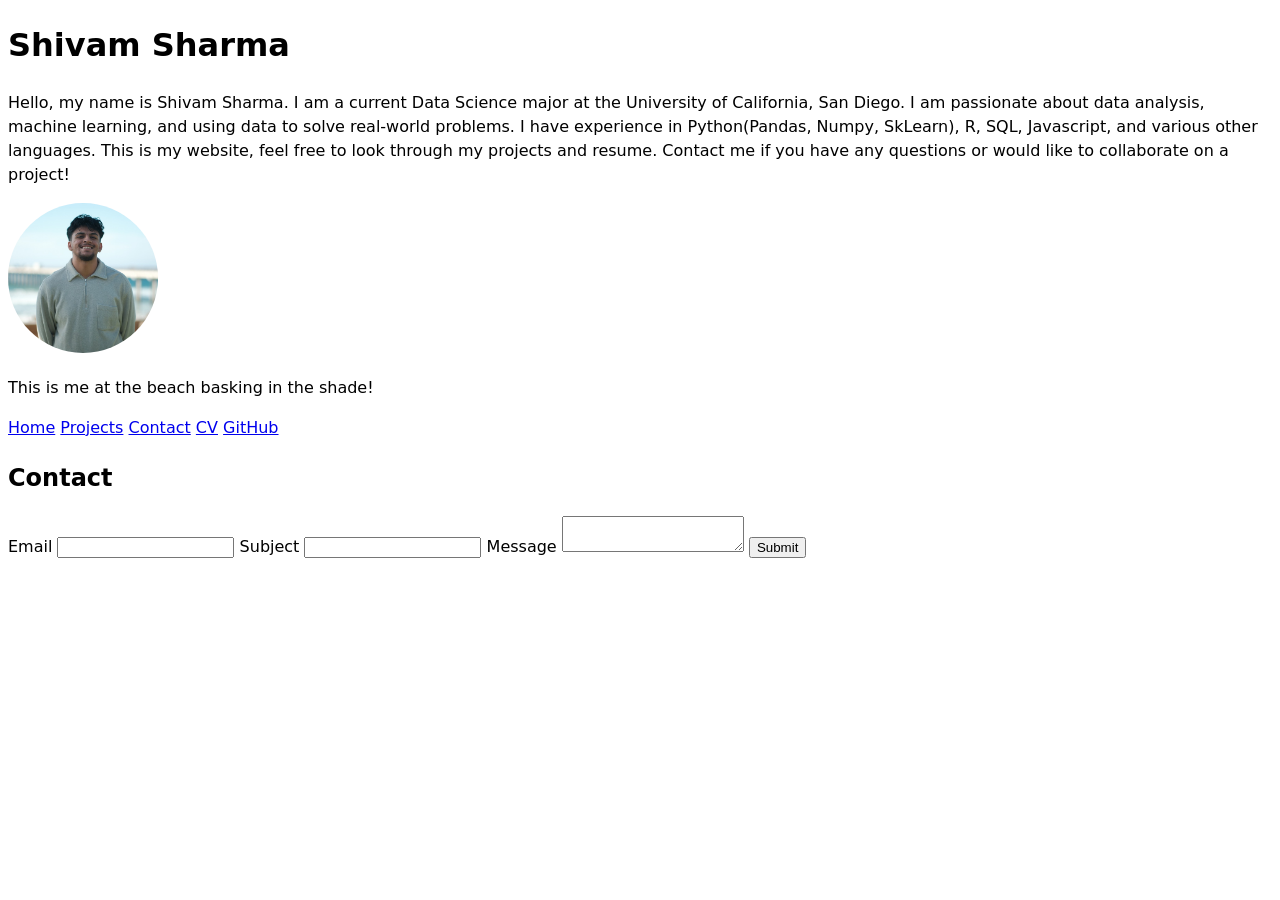
==== index.html @ 3f714ae7 "added finishing parts to resume, and contact form, made the photo better" ====
<!DOCTYPE html>
<html lang="en">
<head>
    <meta charset="UTF-8">
    <meta name="viewport" content="width=device-width, initial-scale=1.0">
    <title>Shivam Sharma: Personal Site and Portfolio</title>
    <h1>Shivam Sharma</h1>
    <p>Hello, my name is Shivam Sharma. I am a current Data Science major
        at the University of California, San Diego. I am passionate about 
        data analysis, machine learning, and using data to solve real-world problems.
        I have experience in Python(Pandas, Numpy, SkLearn), R, SQL, Javascript, and 
        various other languages. This is my website, feel free to look through my 
        projects and resume. Contact me if you have any questions or 
        would like to collaborate on a project!
    </p>
    <img src="images/shivam_photo.JPEG" alt="This is a photo of me at the beach!" class="profile-photo">
    <p>This is me at the beach basking in the shade!</p>

    <link rel="stylesheet" href="style.css">
    <nav>
        <a href="/">Home</a>
        <a href="/projects/">Projects</a>
        <a href="/contact/">Contact</a>
        <a href="cv/">CV</a>   
        <a href="https://github.com/shivamsharma0608" target="_blank">GitHub</a>
      </nav>
      <h2> Contact </h2>
      <form action="'mailto:shivamsharma0608@gmail.com'" method=POST enctype="text/plain">
        <label>
            Email
            <input type="email" name="email">
        </label>

        <label>
            Subject
            <input name='subject'>
        </label>

        <label>
            Message
            <textarea name="body"></textarea>
        </label>
      
        <button>Submit</button>
        </label>
      </form>
</head>
<body>
    
</body>
</html>
---- style.css ----
body {
    /* Set line height to 1.5 times the font size
         and use the OS’s UI font as the website font
       */
    font: 100%/1.5 system-ui;
  }
  .profile-photo{
    width: 150px;
    height: 150px;
    border-radius: 50%;
    object-fit: cover;
  }
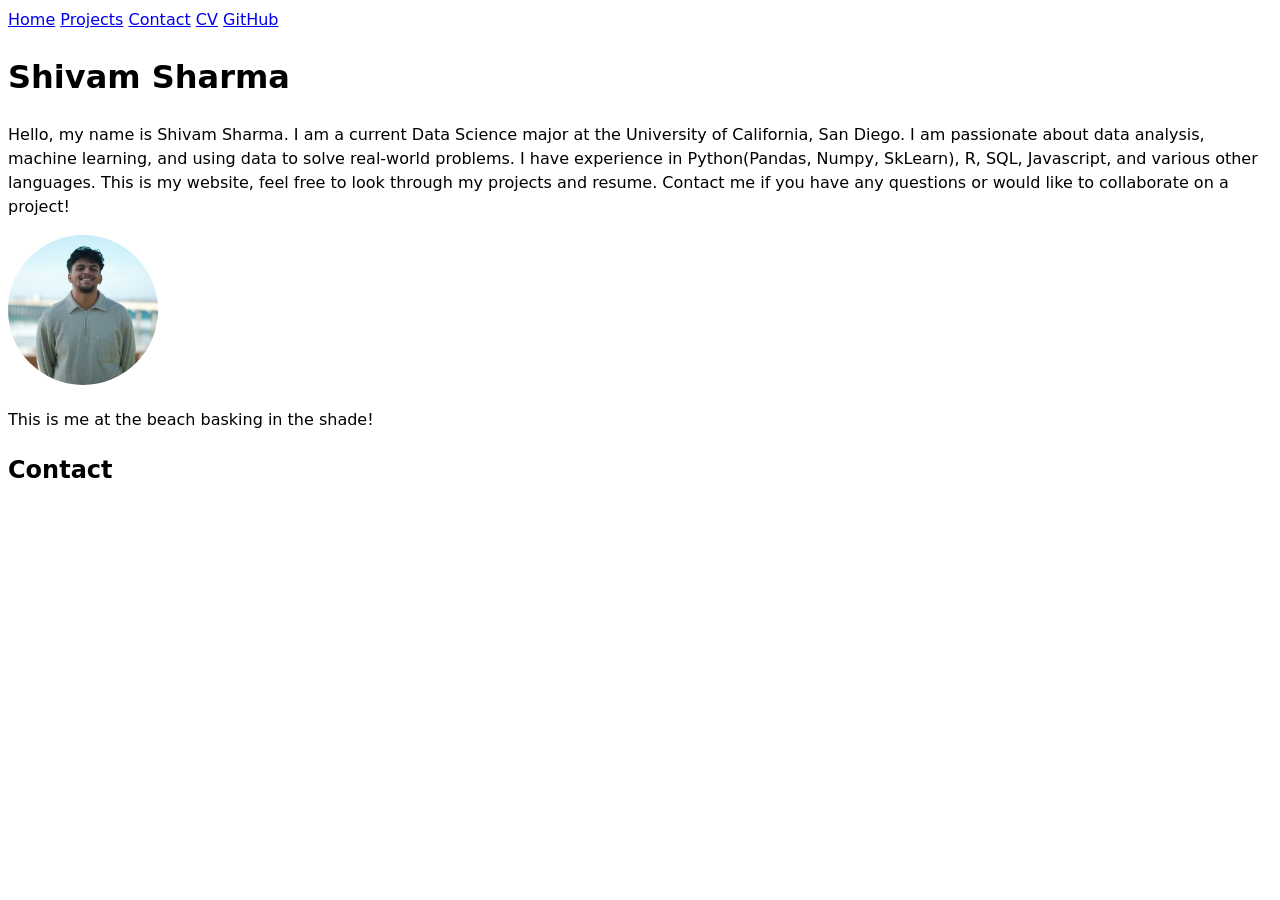
==== commit 0891a36c: "fixed nav issue" ====
--- a/index.html
+++ b/index.html
@@ -4,6 +4,17 @@
     <meta charset="UTF-8">
     <meta name="viewport" content="width=device-width, initial-scale=1.0">
     <title>Shivam Sharma: Personal Site and Portfolio</title>
+    <link rel="stylesheet" href="style.css">
+</head>
+<body>
+    <nav>
+        <a href="./">Home</a>
+        <a href="projects/">Projects</a>
+        <a href="contact/">Contact</a>
+        <a href="cv/">CV</a>
+        <a href="https://github.com/shivamsharma0608" target="_blank">GitHub</a>
+    </nav>
+
     <h1>Shivam Sharma</h1>
     <p>Hello, my name is Shivam Sharma. I am a current Data Science major
         at the University of California, San Diego. I am passionate about 
@@ -13,39 +24,9 @@
         projects and resume. Contact me if you have any questions or 
         would like to collaborate on a project!
     </p>
-    <img src="images/shivam_photo.JPEG" alt="This is a photo of me at the beach!" class="profile-photo">
+
+    <img src="images/shivam_photo.JPEG" alt="A young man smiling at the beach" class="profile-photo">
     <p>This is me at the beach basking in the shade!</p>
 
-    <link rel="stylesheet" href="style.css">
-    <nav>
-        <a href="/">Home</a>
-        <a href="/projects/">Projects</a>
-        <a href="/contact/">Contact</a>
-        <a href="cv/">CV</a>   
-        <a href="https://github.com/shivamsharma0608" target="_blank">GitHub</a>
-      </nav>
-      <h2> Contact </h2>
-      <form action="'mailto:shivamsharma0608@gmail.com'" method=POST enctype="text/plain">
-        <label>
-            Email
-            <input type="email" name="email">
-        </label>
-
-        <label>
-            Subject
-            <input name='subject'>
-        </label>
-
-        <label>
-            Message
-            <textarea name="body"></textarea>
-        </label>
-      
-        <button>Submit</button>
-        </label>
-      </form>
-</head>
-<body>
-    
-</body>
-</html>+    <h2>Contact</h2>
+    <form action="mailto:shivamsharma0608@gmail.com" method="POST" enctype="text/plain">
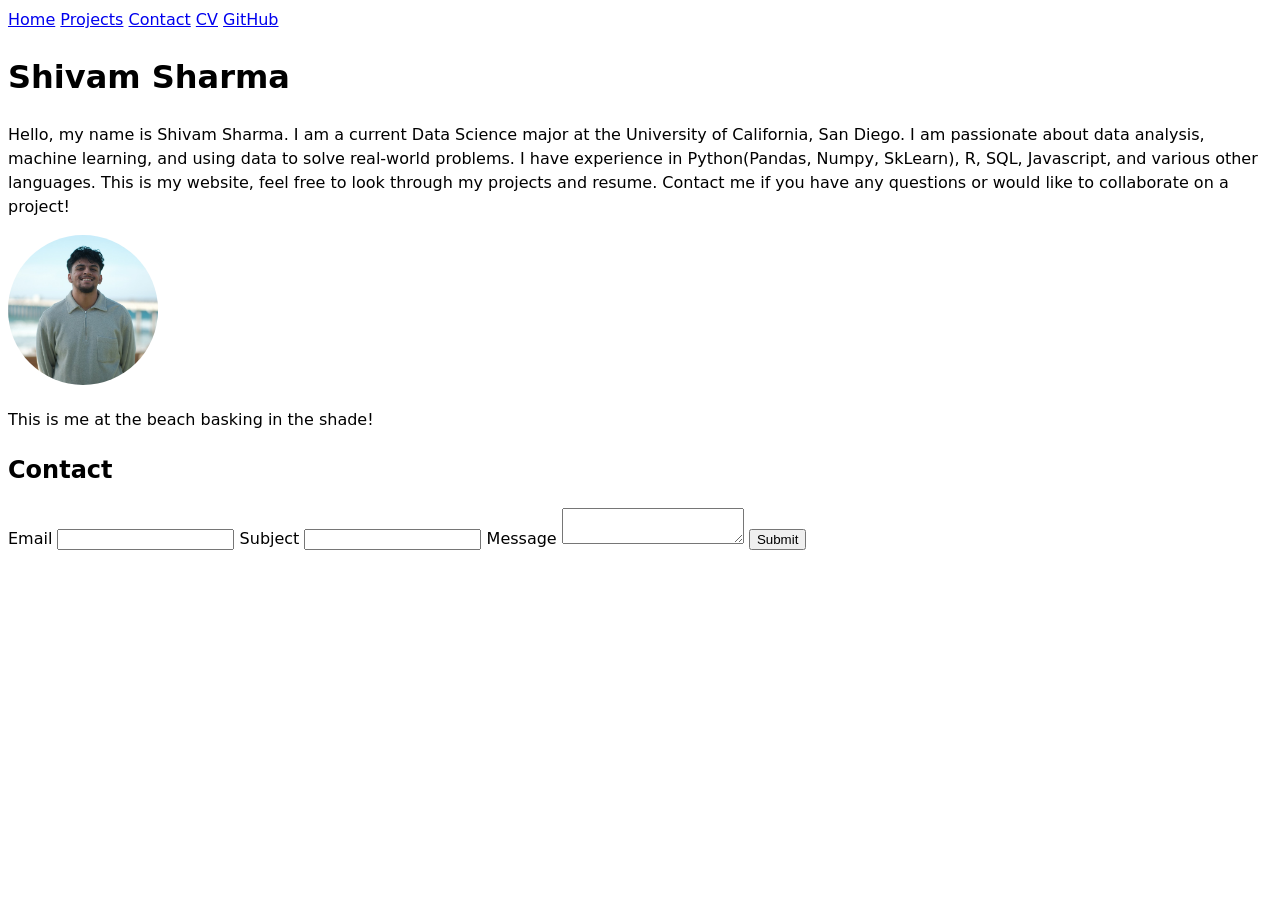
==== commit ce6f65de: "new issue fixed" ====
--- a/index.html
+++ b/index.html
@@ -29,4 +29,23 @@
     <p>This is me at the beach basking in the shade!</p>
 
     <h2>Contact</h2>
-    <form action="mailto:shivamsharma0608@gmail.com" method="POST" enctype="text/plain">+    <form action="mailto:shivamsharma0608@gmail.com" method="POST" enctype="text/plain">
+        <label>
+            Email
+            <input type="email" name="email">
+        </label>
+
+        <label>
+            Subject
+            <input name="subject">
+        </label>
+
+        <label>
+            Message
+            <textarea name="body"></textarea>
+        </label>
+
+        <button>Submit</button>
+    </form>
+</body>
+</html>
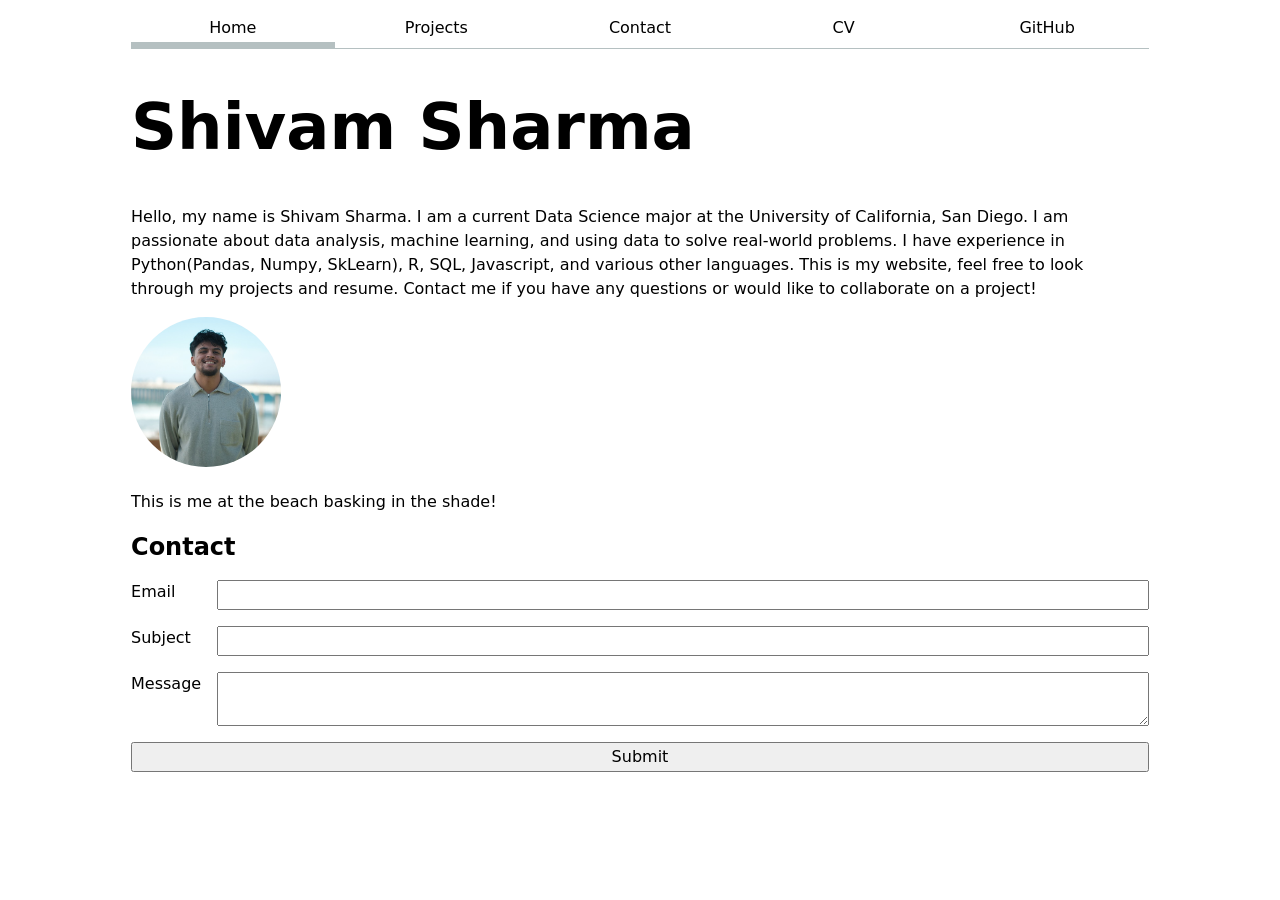
==== commit bcc90724: "did latest changes for the lab 2 guidelines" ====
--- a/index.html
+++ b/index.html
@@ -8,7 +8,7 @@
 </head>
 <body>
     <nav>
-        <a href="./">Home</a>
+        <a href="./" class="current">Home</a>
         <a href="projects/">Projects</a>
         <a href="contact/">Contact</a>
         <a href="cv/">CV</a>
--- a/style.css
+++ b/style.css
@@ -1,12 +1,181 @@
+:root {
+  --color-accent: oklch(65% 50% 0);
+  accent-color: var(--color-accent);
+}
+
 body {
-    /* Set line height to 1.5 times the font size
-         and use the OS’s UI font as the website font
-       */
-    font: 100%/1.5 system-ui;
+  font: 100%/1.5 system-ui;
+  max-width: 100ch;
+  margin-inline: max(1em, (100% - 100ch) / 2);
+}
+
+nav {
+  display: flex;
+  margin-bottom: 1em;
+  border-bottom: 1px solid oklch(80% 3% 200);
+}
+
+nav a {
+  flex: 1;
+  text-decoration: none;
+  color: inherit;
+  text-align: center;
+  padding: 0.5em;
+}
+
+nav a.current {
+  border-bottom: 0.4em solid oklch(80% 3% 200);
+  padding-bottom: 0.1em;
+}
+
+nav a:hover {
+  border-bottom: 0.4em solid var(--color-accent);
+  padding-bottom: 0.1em;
+  background-color: oklch(from var(--color-accent) 95% 5% h);
+}
+
+.profile-photo {
+  width: 150px;
+  height: 150px;
+  border-radius: 50%;
+  object-fit: cover;
+}
+
+input, textarea, button {
+  font: inherit;
+}
+
+form {
+  display: grid;
+  grid-template-columns: auto 1fr;
+  gap: 1em;
+}
+
+label {
+  display: grid;
+  grid-template-columns: subgrid;
+  grid-column: 1 / -1;
+}
+
+button {
+  grid-column: 1 / -1;
+}
+
+.projects {
+  display: grid;
+  grid-template-columns: repeat(auto-fill, minmax(15em, 1fr));
+  gap: 1em;
+}
+
+.projects article {
+  display: grid;
+  grid-template-rows: subgrid;
+  grid-row: span 3;
+}
+
+.projects article h2 {
+  margin: 0;
+}
+
+h1 {
+  font-size: 400%;
+}
+
+h1, h2, h3, h4, h5, h6 {
+  line-height: 1.1;
+  text-wrap: balance;
+}
+
+h1 {
+  font-size: 400%;
+  line-height: 1.1;
+  text-wrap: balance;
+
+  & ~ h2, & ~ h3, & ~ h4, & ~ h5, & ~ h6 {
+      line-height: 1.1;
+      text-wrap: balance;
   }
-  .profile-photo{
-    width: 150px;
-    height: 150px;
-    border-radius: 50%;
-    object-fit: cover;
-  }+}
+
+/* CV page */
+.cv-subtitle {
+  font-size: 1.1em;
+  color: oklch(40% 0% 0);
+  margin-bottom: 0.25em;
+}
+
+.cv-contact {
+  font-size: 0.95em;
+  color: oklch(40% 0% 0);
+}
+
+.cv-contact a {
+  color: var(--color-accent);
+  text-decoration: none;
+}
+
+.cv-contact a:hover {
+  text-decoration: underline;
+}
+
+section {
+  margin-block: 2em;
+}
+
+section h2 {
+  color: var(--color-accent);
+  border-bottom: 1px solid oklch(80% 3% 200);
+  padding-bottom: 0.2em;
+  margin-bottom: 1em;
+}
+
+article {
+  margin-bottom: 1.5em;
+}
+
+article header {
+  display: flex;
+  justify-content: space-between;
+  align-items: flex-start;
+  gap: 1em;
+}
+
+article header h3 {
+  margin: 0;
+}
+
+article header p {
+  margin: 0;
+  color: oklch(45% 0% 0);
+}
+
+.cv-meta {
+  text-align: right;
+  font-size: 0.9em;
+  color: oklch(45% 0% 0);
+  white-space: nowrap;
+  display: flex;
+  flex-direction: column;
+  gap: 0.1em;
+}
+
+.skills-grid {
+  display: grid;
+  grid-template-columns: auto 1fr;
+  gap: 0.5em 1.5em;
+}
+
+.skills-grid div {
+  display: grid;
+  grid-template-columns: subgrid;
+  grid-column: 1 / -1;
+}
+
+.skills-grid dt {
+  font-weight: bold;
+  color: oklch(40% 0% 0);
+}
+
+.skills-grid dd {
+  margin: 0;
+}
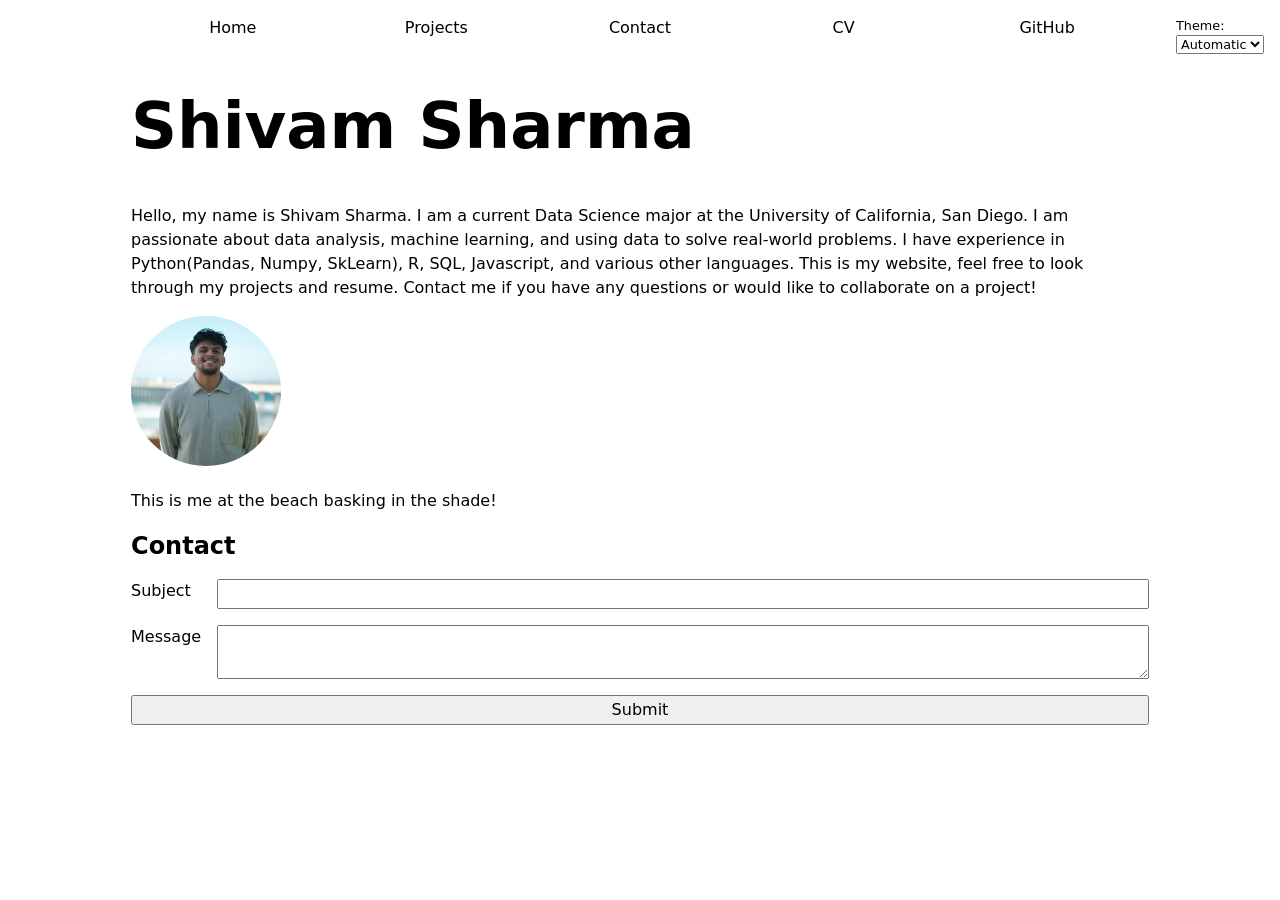
==== commit 8e0d1658: "added all color schemes and global.js changes that were needed" ====
--- a/index.html
+++ b/index.html
@@ -5,15 +5,10 @@
     <meta name="viewport" content="width=device-width, initial-scale=1.0">
     <title>Shivam Sharma: Personal Site and Portfolio</title>
     <link rel="stylesheet" href="style.css">
+    <script type="module" src="/global.js"></script>
 </head>
 <body>
-    <nav>
-        <a href="./" class="current">Home</a>
-        <a href="projects/">Projects</a>
-        <a href="contact/">Contact</a>
-        <a href="cv/">CV</a>
-        <a href="https://github.com/shivamsharma0608" target="_blank">GitHub</a>
-    </nav>
+    
 
     <h1>Shivam Sharma</h1>
     <p>Hello, my name is Shivam Sharma. I am a current Data Science major
@@ -29,12 +24,7 @@
     <p>This is me at the beach basking in the shade!</p>
 
     <h2>Contact</h2>
-    <form action="mailto:shivamsharma0608@gmail.com" method="POST" enctype="text/plain">
-        <label>
-            Email
-            <input type="email" name="email">
-        </label>
-
+    <form action="mailto:shivamsharma0608@gmail.com" method="GET">
         <label>
             Subject
             <input name="subject">
--- a/style.css
+++ b/style.css
@@ -1,6 +1,7 @@
 :root {
   --color-accent: oklch(65% 50% 0);
   accent-color: var(--color-accent);
+  color-scheme: light dark;
 }
 
 body {
@@ -10,9 +11,10 @@
 }
 
 nav {
+  border-bottom-color: oklch(50% 10% 200 / 40%);
   display: flex;
   margin-bottom: 1em;
-  border-bottom: 1px solid oklch(80% 3% 200);
+  border-bottom: 1px solid var(--border-color);
 }
 
 nav a {
@@ -24,14 +26,14 @@
 }
 
 nav a.current {
-  border-bottom: 0.4em solid oklch(80% 3% 200);
+  border-bottom: 0.4em var(--border-color);
   padding-bottom: 0.1em;
 }
 
 nav a:hover {
   border-bottom: 0.4em solid var(--color-accent);
   padding-bottom: 0.1em;
-  background-color: oklch(from var(--color-accent) 95% 5% h);
+  background-color: color-mix(in oklch, var(--color-accent), canvas 85%);
 }
 
 .profile-photo {
@@ -41,7 +43,7 @@
   object-fit: cover;
 }
 
-input, textarea, button {
+input, textarea, button, select {
   font: inherit;
 }
 
@@ -178,4 +180,14 @@
 
 .skills-grid dd {
   margin: 0;
-}+}
+
+
+.color-scheme {
+  position: absolute;
+  top: 1rem;
+  right: 1rem;
+  font-size: 80%;
+  font-family: inherit;
+}
+
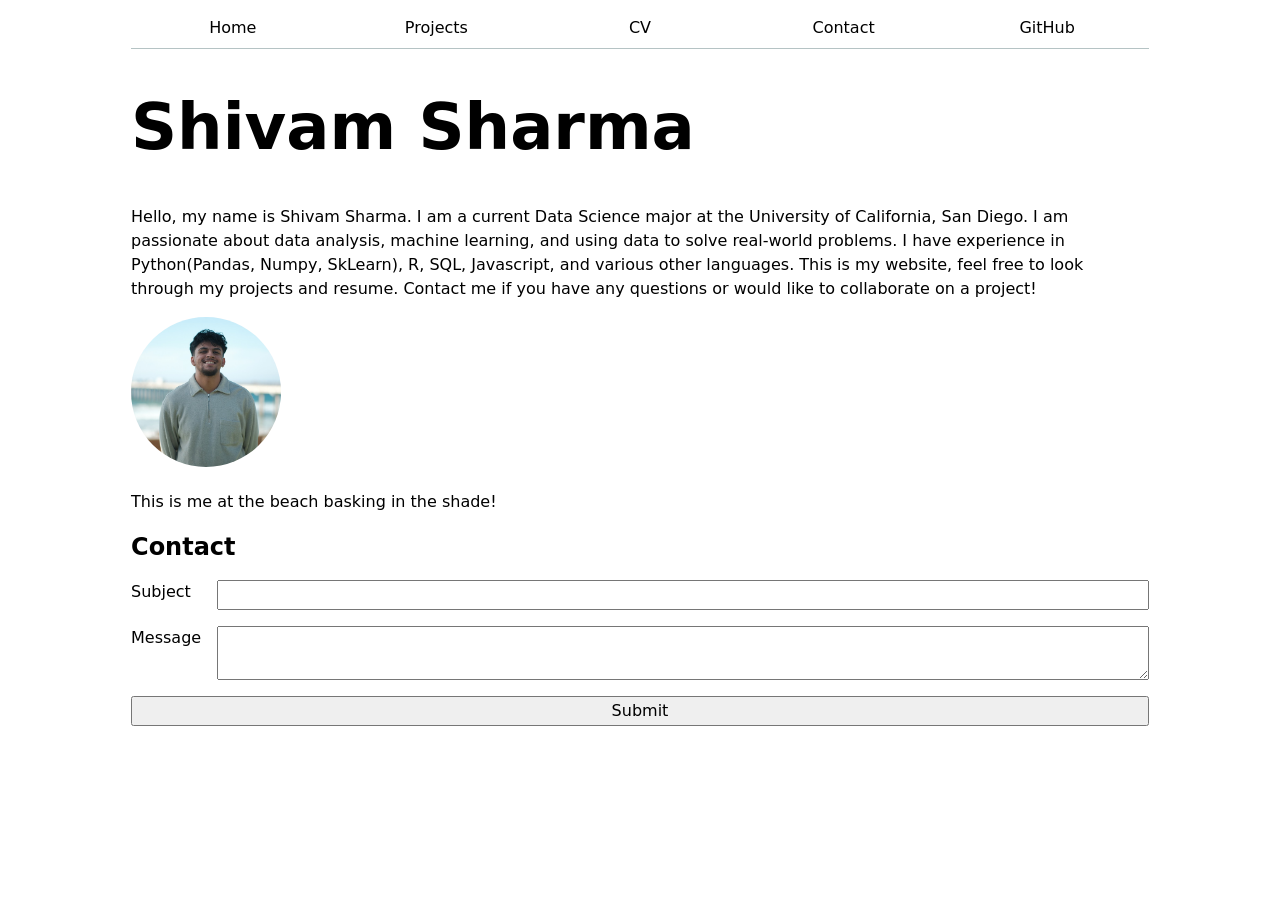
==== commit ef0876bd: "changes" ====
--- a/index.html
+++ b/index.html
@@ -5,7 +5,7 @@
     <meta name="viewport" content="width=device-width, initial-scale=1.0">
     <title>Shivam Sharma: Personal Site and Portfolio</title>
     <link rel="stylesheet" href="style.css">
-    <script type="module" src="/global.js"></script>
+    <script type="module" src="global.js"></script>
 </head>
 <body>
     
--- a/style.css
+++ b/style.css
@@ -1,7 +1,8 @@
 :root {
   --color-accent: oklch(65% 50% 0);
   accent-color: var(--color-accent);
-  color-scheme: light dark;
+  color-scheme: light dark; 
+  --border-color: oklch(50% 10% 200 / 40%);
 }
 
 body {
@@ -11,11 +12,11 @@
 }
 
 nav {
-  border-bottom-color: oklch(50% 10% 200 / 40%);
   display: flex;
   margin-bottom: 1em;
-  border-bottom: 1px solid var(--border-color);
+  border-bottom: 1px solid var(--border-color); 
 }
+
 
 nav a {
   flex: 1;
@@ -26,8 +27,9 @@
 }
 
 nav a.current {
-  border-bottom: 0.4em var(--border-color);
+  border-bottom: 0.4em solid canvastext;
   padding-bottom: 0.1em;
+  font-weight: bold;
 }
 
 nav a:hover {
@@ -126,7 +128,7 @@
 
 section h2 {
   color: var(--color-accent);
-  border-bottom: 1px solid oklch(80% 3% 200);
+  border-bottom: 1px solid var(--border-color); 
   padding-bottom: 0.2em;
   margin-bottom: 1em;
 }
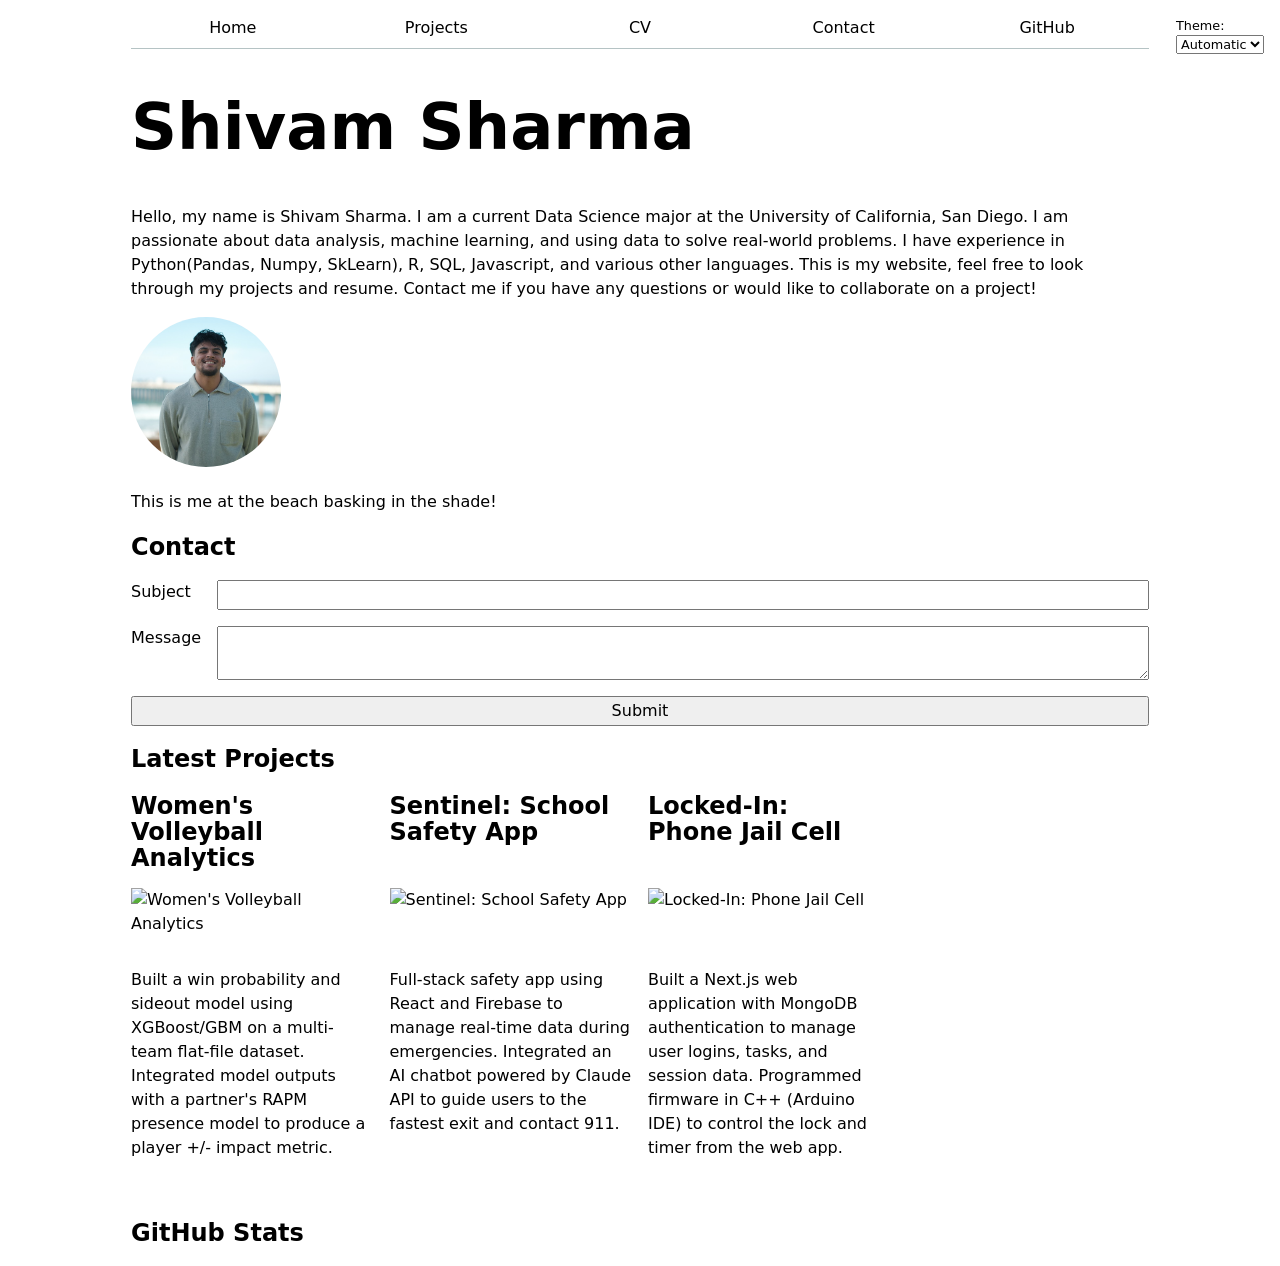
==== commit 84f546aa: "added new js files and projects.json files" ====
--- a/index.html
+++ b/index.html
@@ -7,6 +7,7 @@
     <link rel="stylesheet" href="style.css">
     <script type="module" src="global.js"></script>
 </head>
+
 <body>
     
 
@@ -37,5 +38,12 @@
 
         <button>Submit</button>
     </form>
+    <h2>Latest Projects</h2>
+<div class="projects"></div>
+
+<h2>GitHub Stats</h2>
+<div id="profile-stats"></div>
+
+<script src="index.js" type="module" defer></script>
 </body>
 </html>
--- a/style.css
+++ b/style.css
@@ -104,13 +104,16 @@
 /* CV page */
 .cv-subtitle {
   font-size: 1.1em;
-  color: oklch(40% 0% 0);
+  color: canvastext;
+  opacity: 0.7;
+  font-style: italic;
   margin-bottom: 0.25em;
 }
 
 .cv-contact {
   font-size: 0.95em;
-  color: oklch(40% 0% 0);
+  color: canvastext;
+  opacity: 0.7;
 }
 
 .cv-contact a {
@@ -150,13 +153,16 @@
 
 article header p {
   margin: 0;
-  color: oklch(45% 0% 0);
+  color: canvastext;
+  opacity: 0.7;
+  font-style: italic;
 }
 
 .cv-meta {
   text-align: right;
   font-size: 0.9em;
-  color: oklch(45% 0% 0);
+  color: canvastext;
+  opacity: 0.6;
   white-space: nowrap;
   display: flex;
   flex-direction: column;
@@ -177,13 +183,12 @@
 
 .skills-grid dt {
   font-weight: bold;
-  color: oklch(40% 0% 0);
+  color: canvastext;
 }
 
 .skills-grid dd {
   margin: 0;
 }
-
 
 .color-scheme {
   position: absolute;
@@ -191,5 +196,4 @@
   right: 1rem;
   font-size: 80%;
   font-family: inherit;
-}
-
+}
